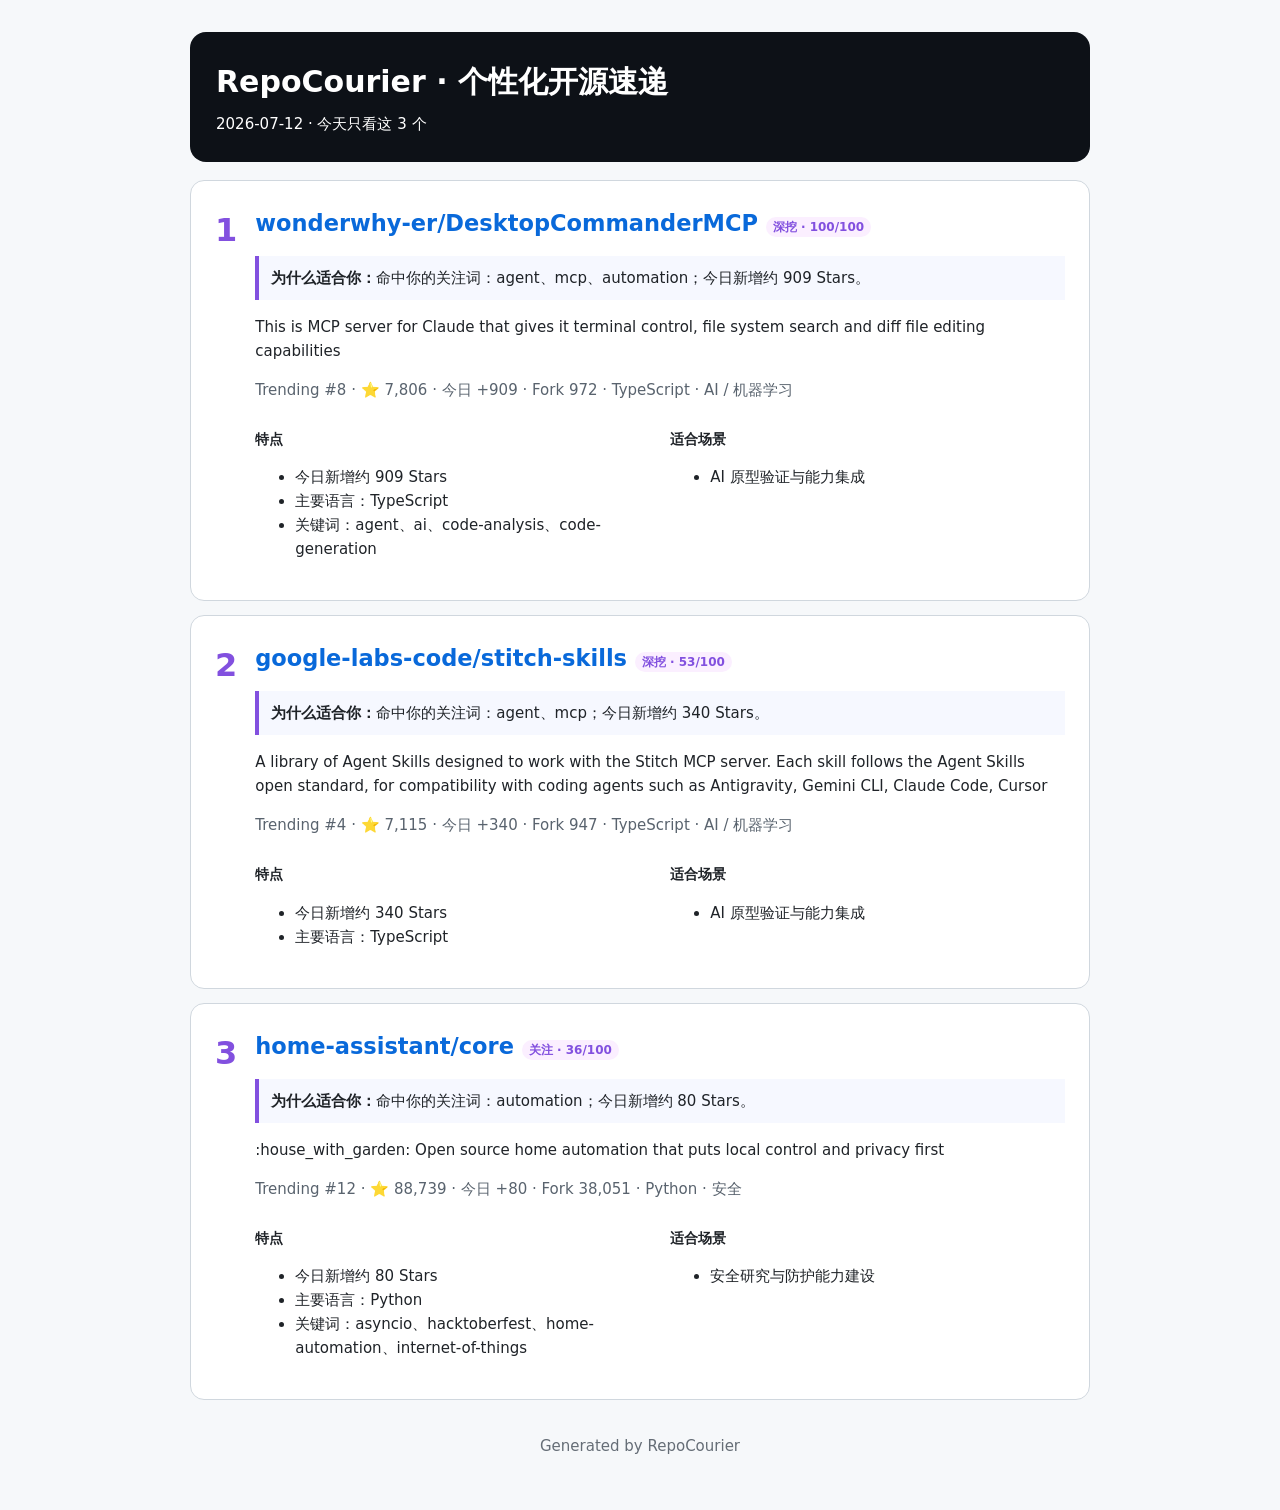
==== reports/2026-07-12/daily.html @ c36b8ec7 "chore: publish daily trending report" ====
<!doctype html><html lang="zh-CN"><head><meta charset="utf-8">
<meta name="viewport" content="width=device-width,initial-scale=1"><title>RepoCourier · 个性化开源速递</title>
<style>body{margin:0;background:#f6f8fa;color:#1f2328;font:15px/1.6 system-ui,sans-serif}main{max-width:900px;margin:auto;padding:32px 18px}header{padding:26px;background:#0d1117;color:white;border-radius:16px;margin-bottom:18px}header h1{margin:0 0 6px}article{display:flex;gap:18px;background:white;padding:24px;margin:14px 0;border:1px solid #d0d7de;border-radius:14px}.rank{font-size:32px;font-weight:800;color:#8250df}.content{flex:1}h2{margin:0}h2 a{color:#0969da;text-decoration:none}small{font-size:12px;background:#fbefff;color:#8250df;padding:3px 7px;border-radius:12px}.why{background:#f6f8ff;border-left:4px solid #8250df;padding:10px 12px}.meta{color:#59636e;margin:12px 0}.columns{display:grid;grid-template-columns:1fr 1fr;gap:20px}h3{font-size:14px;margin-bottom:2px}.risk{background:#fff8c5;padding:8px 12px;border-radius:8px}footer{text-align:center;color:#656d76;padding:20px}@media(max-width:600px){.columns{grid-template-columns:1fr}article{padding:16px}}</style></head>
<body><main><header><h1>RepoCourier · 个性化开源速递</h1><div>2026-07-12 · 今天只看这 3 个</div></header>
<article><div class="rank">1</div><div class="content">
                <h2><a href="https://github.com/wonderwhy-er/DesktopCommanderMCP">wonderwhy-er/DesktopCommanderMCP</a>
                <small>深挖 · 100/100</small></h2>
                <p class="why"><strong>为什么适合你：</strong>命中你的关注词：agent、mcp、automation；今日新增约 909 Stars。</p>
                <p>This is MCP server for Claude that gives it terminal control, file system search and diff file editing capabilities</p>
                <div class="meta">Trending #8 · ⭐ 7,806 · 今日 +909 ·
                Fork 972 · TypeScript · AI / 机器学习</div>
                <div class="columns"><section><h3>特点</h3><ul><li>今日新增约 909 Stars</li><li>主要语言：TypeScript</li><li>关键词：agent、ai、code-analysis、code-generation</li></ul></section>
                <section><h3>适合场景</h3><ul><li>AI 原型验证与能力集成</li></ul></section></div></div></article><article><div class="rank">2</div><div class="content">
                <h2><a href="https://github.com/google-labs-code/stitch-skills">google-labs-code/stitch-skills</a>
                <small>深挖 · 53/100</small></h2>
                <p class="why"><strong>为什么适合你：</strong>命中你的关注词：agent、mcp；今日新增约 340 Stars。</p>
                <p>A library of Agent Skills designed to work with the Stitch MCP server. Each skill follows the Agent Skills open standard, for compatibility with coding agents such as Antigravity, Gemini CLI, Claude Code, Cursor</p>
                <div class="meta">Trending #4 · ⭐ 7,115 · 今日 +340 ·
                Fork 947 · TypeScript · AI / 机器学习</div>
                <div class="columns"><section><h3>特点</h3><ul><li>今日新增约 340 Stars</li><li>主要语言：TypeScript</li></ul></section>
                <section><h3>适合场景</h3><ul><li>AI 原型验证与能力集成</li></ul></section></div></div></article><article><div class="rank">3</div><div class="content">
                <h2><a href="https://github.com/home-assistant/core">home-assistant/core</a>
                <small>关注 · 36/100</small></h2>
                <p class="why"><strong>为什么适合你：</strong>命中你的关注词：automation；今日新增约 80 Stars。</p>
                <p>:house_with_garden: Open source home automation that puts local control and privacy first</p>
                <div class="meta">Trending #12 · ⭐ 88,739 · 今日 +80 ·
                Fork 38,051 · Python · 安全</div>
                <div class="columns"><section><h3>特点</h3><ul><li>今日新增约 80 Stars</li><li>主要语言：Python</li><li>关键词：asyncio、hacktoberfest、home-automation、internet-of-things</li></ul></section>
                <section><h3>适合场景</h3><ul><li>安全研究与防护能力建设</li></ul></section></div></div></article><footer>Generated by RepoCourier</footer></main></body></html>
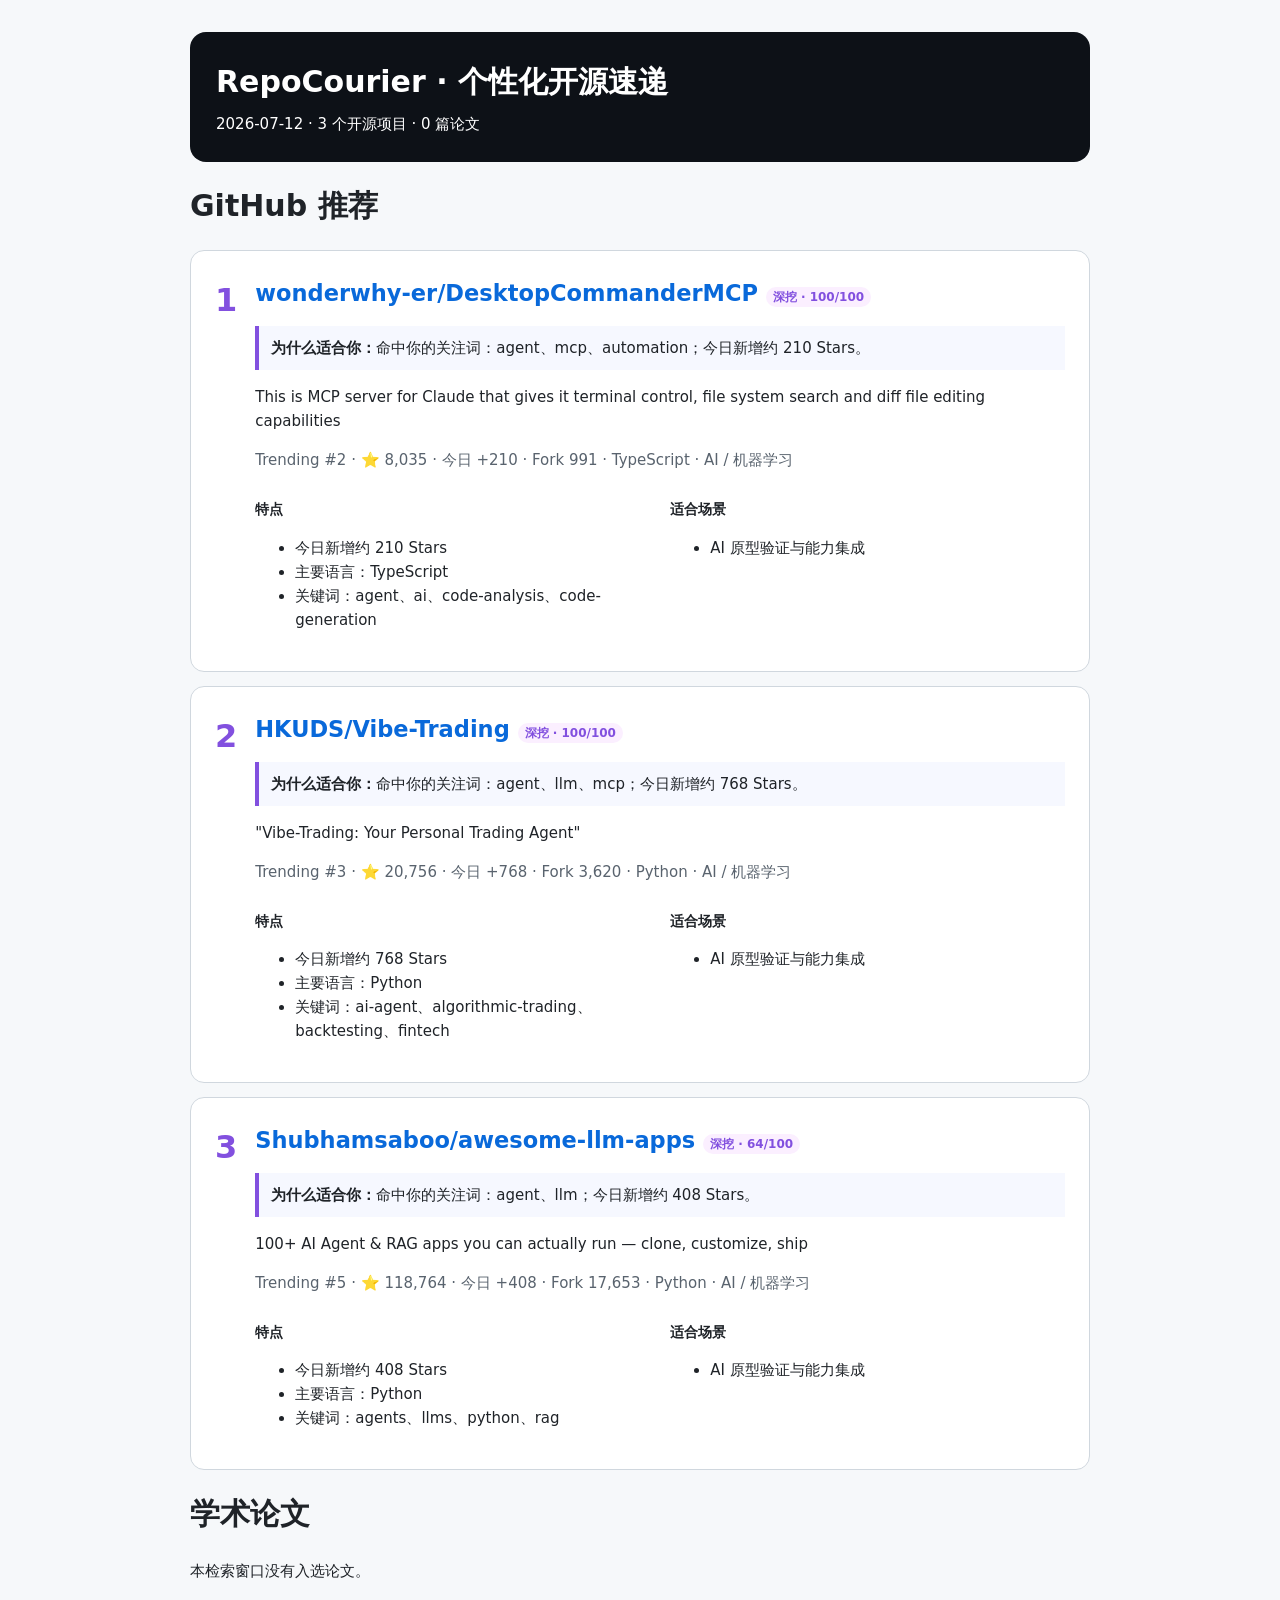
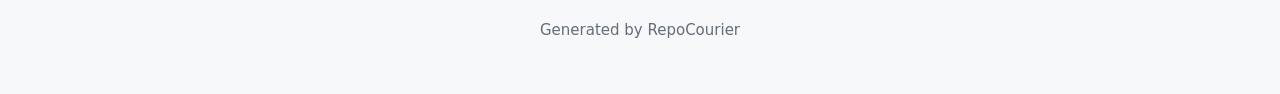
==== commit 693814e5: "chore: publish daily trending report" ====
--- a/reports/2026-07-12/daily.html
+++ b/reports/2026-07-12/daily.html
@@ -1,29 +1,29 @@
 <!doctype html><html lang="zh-CN"><head><meta charset="utf-8">
 <meta name="viewport" content="width=device-width,initial-scale=1"><title>RepoCourier · 个性化开源速递</title>
 <style>body{margin:0;background:#f6f8fa;color:#1f2328;font:15px/1.6 system-ui,sans-serif}main{max-width:900px;margin:auto;padding:32px 18px}header{padding:26px;background:#0d1117;color:white;border-radius:16px;margin-bottom:18px}header h1{margin:0 0 6px}article{display:flex;gap:18px;background:white;padding:24px;margin:14px 0;border:1px solid #d0d7de;border-radius:14px}.rank{font-size:32px;font-weight:800;color:#8250df}.content{flex:1}h2{margin:0}h2 a{color:#0969da;text-decoration:none}small{font-size:12px;background:#fbefff;color:#8250df;padding:3px 7px;border-radius:12px}.why{background:#f6f8ff;border-left:4px solid #8250df;padding:10px 12px}.meta{color:#59636e;margin:12px 0}.columns{display:grid;grid-template-columns:1fr 1fr;gap:20px}h3{font-size:14px;margin-bottom:2px}.risk{background:#fff8c5;padding:8px 12px;border-radius:8px}footer{text-align:center;color:#656d76;padding:20px}@media(max-width:600px){.columns{grid-template-columns:1fr}article{padding:16px}}</style></head>
-<body><main><header><h1>RepoCourier · 个性化开源速递</h1><div>2026-07-12 · 今天只看这 3 个</div></header>
-<article><div class="rank">1</div><div class="content">
+<body><main><header><h1>RepoCourier · 个性化开源速递</h1><div>2026-07-12 · 3 个开源项目 · 0 篇论文</div></header>
+<h1>GitHub 推荐</h1><article><div class="rank">1</div><div class="content">
                 <h2><a href="https://github.com/wonderwhy-er/DesktopCommanderMCP">wonderwhy-er/DesktopCommanderMCP</a>
                 <small>深挖 · 100/100</small></h2>
-                <p class="why"><strong>为什么适合你：</strong>命中你的关注词：agent、mcp、automation；今日新增约 909 Stars。</p>
+                <p class="why"><strong>为什么适合你：</strong>命中你的关注词：agent、mcp、automation；今日新增约 210 Stars。</p>
                 <p>This is MCP server for Claude that gives it terminal control, file system search and diff file editing capabilities</p>
-                <div class="meta">Trending #8 · ⭐ 7,806 · 今日 +909 ·
-                Fork 972 · TypeScript · AI / 机器学习</div>
-                <div class="columns"><section><h3>特点</h3><ul><li>今日新增约 909 Stars</li><li>主要语言：TypeScript</li><li>关键词：agent、ai、code-analysis、code-generation</li></ul></section>
+                <div class="meta">Trending #2 · ⭐ 8,035 · 今日 +210 ·
+                Fork 991 · TypeScript · AI / 机器学习</div>
+                <div class="columns"><section><h3>特点</h3><ul><li>今日新增约 210 Stars</li><li>主要语言：TypeScript</li><li>关键词：agent、ai、code-analysis、code-generation</li></ul></section>
                 <section><h3>适合场景</h3><ul><li>AI 原型验证与能力集成</li></ul></section></div></div></article><article><div class="rank">2</div><div class="content">
-                <h2><a href="https://github.com/google-labs-code/stitch-skills">google-labs-code/stitch-skills</a>
-                <small>深挖 · 53/100</small></h2>
-                <p class="why"><strong>为什么适合你：</strong>命中你的关注词：agent、mcp；今日新增约 340 Stars。</p>
-                <p>A library of Agent Skills designed to work with the Stitch MCP server. Each skill follows the Agent Skills open standard, for compatibility with coding agents such as Antigravity, Gemini CLI, Claude Code, Cursor</p>
-                <div class="meta">Trending #4 · ⭐ 7,115 · 今日 +340 ·
-                Fork 947 · TypeScript · AI / 机器学习</div>
-                <div class="columns"><section><h3>特点</h3><ul><li>今日新增约 340 Stars</li><li>主要语言：TypeScript</li></ul></section>
+                <h2><a href="https://github.com/HKUDS/Vibe-Trading">HKUDS/Vibe-Trading</a>
+                <small>深挖 · 100/100</small></h2>
+                <p class="why"><strong>为什么适合你：</strong>命中你的关注词：agent、llm、mcp；今日新增约 768 Stars。</p>
+                <p>&quot;Vibe-Trading: Your Personal Trading Agent&quot;</p>
+                <div class="meta">Trending #3 · ⭐ 20,756 · 今日 +768 ·
+                Fork 3,620 · Python · AI / 机器学习</div>
+                <div class="columns"><section><h3>特点</h3><ul><li>今日新增约 768 Stars</li><li>主要语言：Python</li><li>关键词：ai-agent、algorithmic-trading、backtesting、fintech</li></ul></section>
                 <section><h3>适合场景</h3><ul><li>AI 原型验证与能力集成</li></ul></section></div></div></article><article><div class="rank">3</div><div class="content">
-                <h2><a href="https://github.com/home-assistant/core">home-assistant/core</a>
-                <small>关注 · 36/100</small></h2>
-                <p class="why"><strong>为什么适合你：</strong>命中你的关注词：automation；今日新增约 80 Stars。</p>
-                <p>:house_with_garden: Open source home automation that puts local control and privacy first</p>
-                <div class="meta">Trending #12 · ⭐ 88,739 · 今日 +80 ·
-                Fork 38,051 · Python · 安全</div>
-                <div class="columns"><section><h3>特点</h3><ul><li>今日新增约 80 Stars</li><li>主要语言：Python</li><li>关键词：asyncio、hacktoberfest、home-automation、internet-of-things</li></ul></section>
-                <section><h3>适合场景</h3><ul><li>安全研究与防护能力建设</li></ul></section></div></div></article><footer>Generated by RepoCourier</footer></main></body></html>+                <h2><a href="https://github.com/Shubhamsaboo/awesome-llm-apps">Shubhamsaboo/awesome-llm-apps</a>
+                <small>深挖 · 64/100</small></h2>
+                <p class="why"><strong>为什么适合你：</strong>命中你的关注词：agent、llm；今日新增约 408 Stars。</p>
+                <p>100+ AI Agent &amp; RAG apps you can actually run — clone, customize, ship</p>
+                <div class="meta">Trending #5 · ⭐ 118,764 · 今日 +408 ·
+                Fork 17,653 · Python · AI / 机器学习</div>
+                <div class="columns"><section><h3>特点</h3><ul><li>今日新增约 408 Stars</li><li>主要语言：Python</li><li>关键词：agents、llms、python、rag</li></ul></section>
+                <section><h3>适合场景</h3><ul><li>AI 原型验证与能力集成</li></ul></section></div></div></article><h1>学术论文</h1><p>本检索窗口没有入选论文。</p><footer>Generated by RepoCourier</footer></main></body></html>
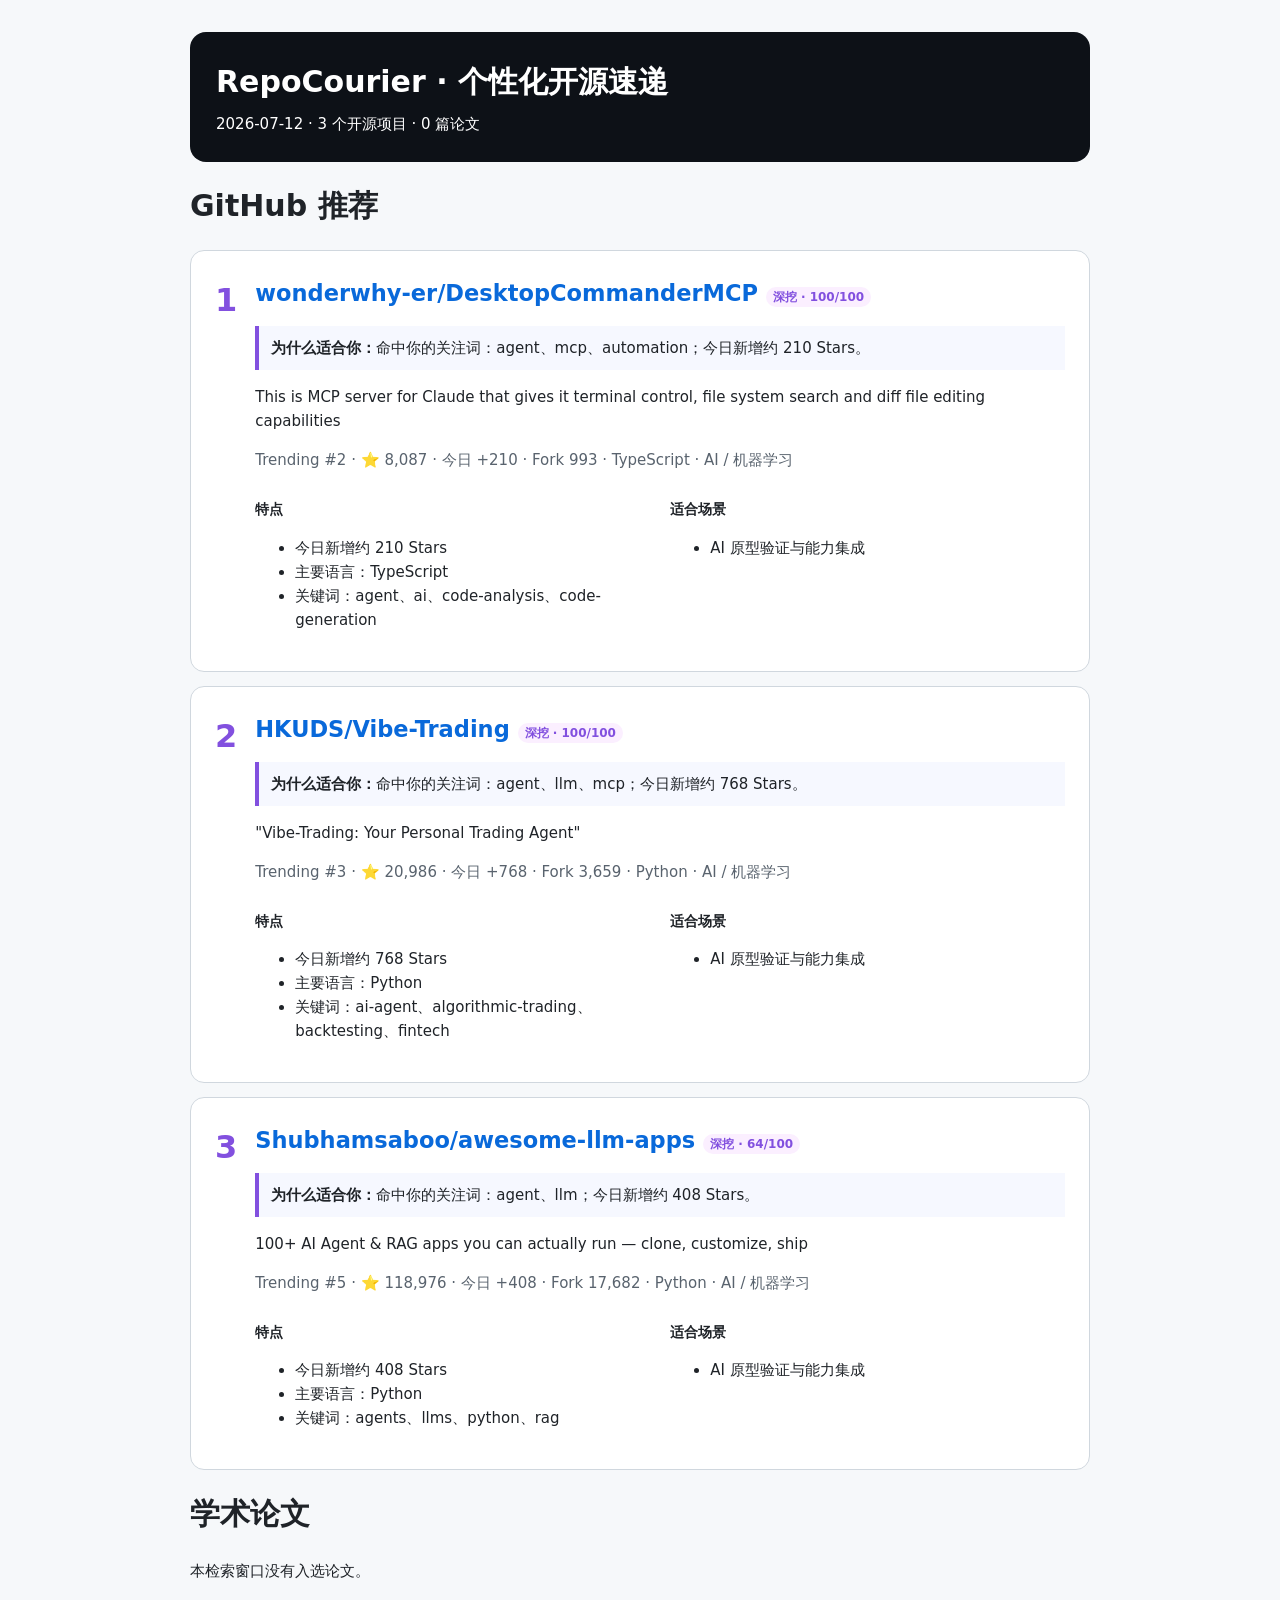
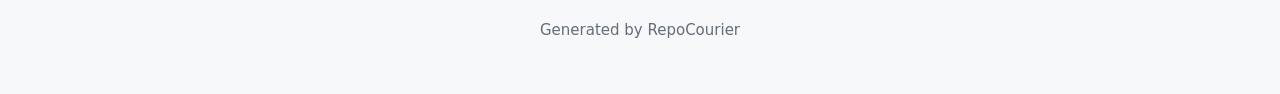
==== commit 764004fa: "feat: enhance academic LLM analysis and reporting" ====
--- a/reports/2026-07-12/daily.html
+++ b/reports/2026-07-12/daily.html
@@ -7,23 +7,23 @@
                 <small>深挖 · 100/100</small></h2>
                 <p class="why"><strong>为什么适合你：</strong>命中你的关注词：agent、mcp、automation；今日新增约 210 Stars。</p>
                 <p>This is MCP server for Claude that gives it terminal control, file system search and diff file editing capabilities</p>
-                <div class="meta">Trending #2 · ⭐ 8,035 · 今日 +210 ·
-                Fork 991 · TypeScript · AI / 机器学习</div>
+                <div class="meta">Trending #2 · ⭐ 8,087 · 今日 +210 ·
+                Fork 993 · TypeScript · AI / 机器学习</div>
                 <div class="columns"><section><h3>特点</h3><ul><li>今日新增约 210 Stars</li><li>主要语言：TypeScript</li><li>关键词：agent、ai、code-analysis、code-generation</li></ul></section>
                 <section><h3>适合场景</h3><ul><li>AI 原型验证与能力集成</li></ul></section></div></div></article><article><div class="rank">2</div><div class="content">
                 <h2><a href="https://github.com/HKUDS/Vibe-Trading">HKUDS/Vibe-Trading</a>
                 <small>深挖 · 100/100</small></h2>
                 <p class="why"><strong>为什么适合你：</strong>命中你的关注词：agent、llm、mcp；今日新增约 768 Stars。</p>
                 <p>&quot;Vibe-Trading: Your Personal Trading Agent&quot;</p>
-                <div class="meta">Trending #3 · ⭐ 20,756 · 今日 +768 ·
-                Fork 3,620 · Python · AI / 机器学习</div>
+                <div class="meta">Trending #3 · ⭐ 20,986 · 今日 +768 ·
+                Fork 3,659 · Python · AI / 机器学习</div>
                 <div class="columns"><section><h3>特点</h3><ul><li>今日新增约 768 Stars</li><li>主要语言：Python</li><li>关键词：ai-agent、algorithmic-trading、backtesting、fintech</li></ul></section>
                 <section><h3>适合场景</h3><ul><li>AI 原型验证与能力集成</li></ul></section></div></div></article><article><div class="rank">3</div><div class="content">
                 <h2><a href="https://github.com/Shubhamsaboo/awesome-llm-apps">Shubhamsaboo/awesome-llm-apps</a>
                 <small>深挖 · 64/100</small></h2>
                 <p class="why"><strong>为什么适合你：</strong>命中你的关注词：agent、llm；今日新增约 408 Stars。</p>
                 <p>100+ AI Agent &amp; RAG apps you can actually run — clone, customize, ship</p>
-                <div class="meta">Trending #5 · ⭐ 118,764 · 今日 +408 ·
-                Fork 17,653 · Python · AI / 机器学习</div>
+                <div class="meta">Trending #5 · ⭐ 118,976 · 今日 +408 ·
+                Fork 17,682 · Python · AI / 机器学习</div>
                 <div class="columns"><section><h3>特点</h3><ul><li>今日新增约 408 Stars</li><li>主要语言：Python</li><li>关键词：agents、llms、python、rag</li></ul></section>
                 <section><h3>适合场景</h3><ul><li>AI 原型验证与能力集成</li></ul></section></div></div></article><h1>学术论文</h1><p>本检索窗口没有入选论文。</p><footer>Generated by RepoCourier</footer></main></body></html>
